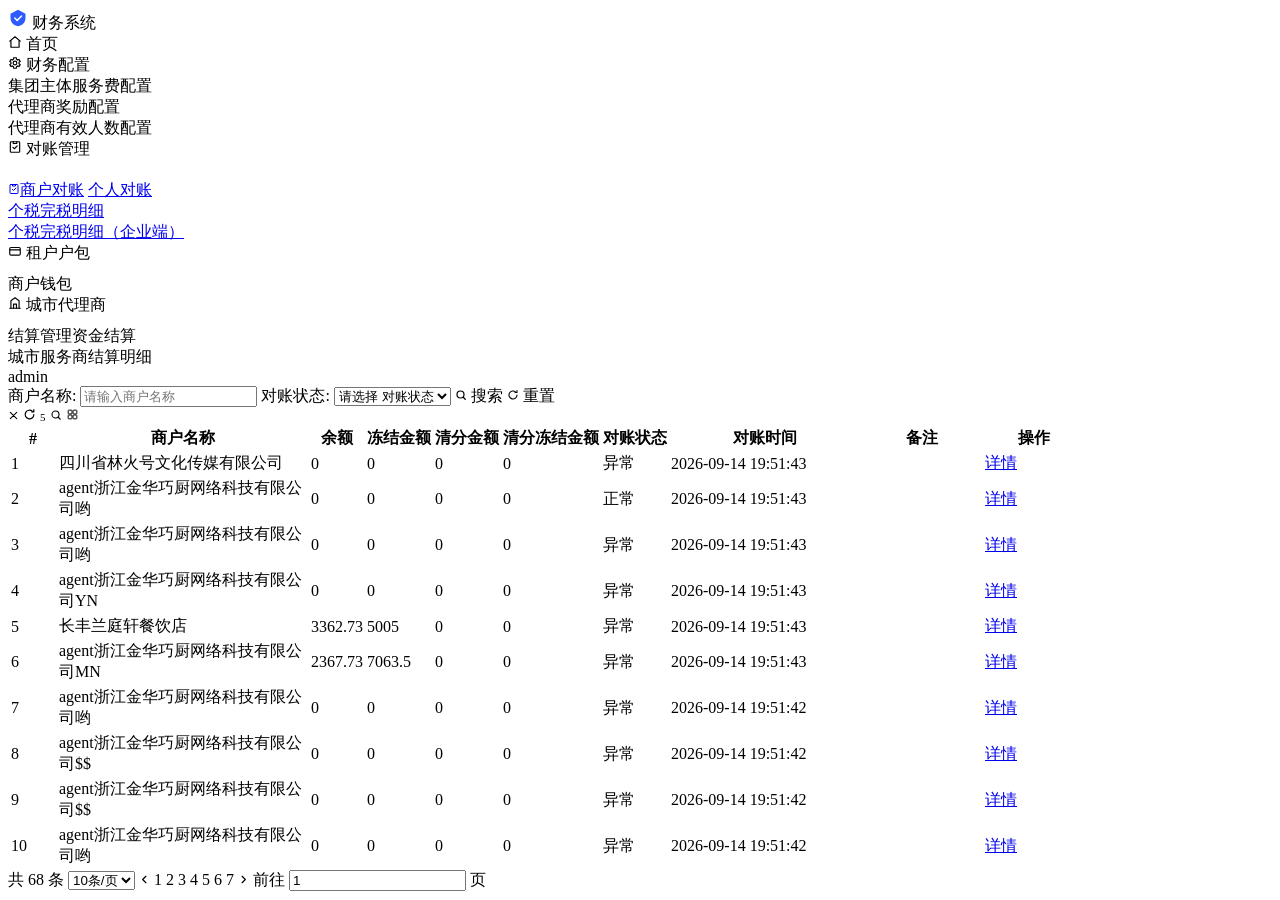
==== index.html @ 0602b2df "Add finance system static pages: merchant reconciliation and tax payment details (admin & enterprise" ====
<!DOCTYPE html>
<html lang="zh-CN">
<head>
<meta charset="UTF-8">
<title>财务系统 - 商户对账</title>
<link rel="stylesheet" href="./common.css">
</head>
<body>
<div class="app">

  <!-- ============ 左侧菜单 ============ -->
  <aside class="sidebar">
    <div class="logo">
      <svg width="20" height="20" viewBox="0 0 24 24" fill="none">
        <path d="M12 2 L21 7 V12 C21 17.2 17.3 20.8 12 22 C6.7 20.8 3 17.2 3 12 V7 Z" fill="#2e5bff"/>
        <path d="M8.2 12.1 L11 14.9 L16.2 9.7" stroke="#fff" stroke-width="1.8" fill="none" stroke-linecap="round" stroke-linejoin="round"/>
      </svg>
      财务系统
    </div>

    <nav class="menu">
      <div class="menu-item">
        <span class="ic">
          <svg width="14" height="14" viewBox="0 0 24 24" fill="none" stroke="currentColor" stroke-width="2" stroke-linecap="round" stroke-linejoin="round"><path d="M3 10.5 L12 3 L21 10.5"/><path d="M5 9.5 V21 H19 V9.5"/></svg>
        </span>
        首页
      </div>

      <div class="menu-group">
        <div class="menu-title">
          <span class="ic">
            <svg width="14" height="14" viewBox="0 0 24 24" fill="none" stroke="currentColor" stroke-width="2"><circle cx="12" cy="12" r="3.2"/><path d="M19 12a7 7 0 0 0-.1-1.2l2-1.5-2-3.4-2.3 1a7 7 0 0 0-2-1.2L14.2 3H9.8L9.4 5.7a7 7 0 0 0-2 1.2l-2.3-1-2 3.4 2 1.5A7 7 0 0 0 5 12c0 .4 0 .8.1 1.2l-2 1.5 2 3.4 2.3-1a7 7 0 0 0 2 1.2l.4 2.7h4.4l.4-2.7a7 7 0 0 0 2-1.2l2.3 1 2-3.4-2-1.5c.1-.4.1-.8.1-1.2z"/></svg>
          </span>
          财务配置
        </div>
        <div class="menu-sub">
          <div class="row"><span>集团主体</span><span>服务费配置</span></div>
          <div>代理商奖励配置</div>
          <div>代理商有效人数配置</div>
        </div>
      </div>

      <div class="menu-group">
        <div class="menu-title">
          <span class="ic">
            <svg width="14" height="14" viewBox="0 0 24 24" fill="none" stroke="currentColor" stroke-width="2" stroke-linecap="round" stroke-linejoin="round"><rect x="4" y="3" width="16" height="18" rx="1.5"/><path d="M9 3 V6 H15 V3"/><path d="M8.5 12.5 L11 15 L15.8 10.2"/></svg>
          </span>
          对账管理
        </div>
        <div class="menu-sub" style="padding-top:20px;">
          <div class="row">
            <a href="./index.html" class="active"><svg width="12" height="12" viewBox="0 0 24 24" fill="none" stroke="currentColor" stroke-width="2" stroke-linecap="round" stroke-linejoin="round"><rect x="4" y="3" width="16" height="18" rx="1.5"/><path d="M9 3 V6 H15 V3"/><path d="M8.5 12.5 L11 15 L15.8 10.2"/></svg>商户对账</a>
            <a href="#">个人对账</a>
          </div>
          <div><a href="./tax.html">个税完税明细</a></div>
          <div><a href="./tax-enterprise.html">个税完税明细（企业端）</a></div>
        </div>
      </div>

      <div class="menu-group">
        <div class="menu-title">
          <span class="ic">
            <svg width="14" height="14" viewBox="0 0 24 24" fill="none" stroke="currentColor" stroke-width="2" stroke-linecap="round" stroke-linejoin="round"><rect x="3" y="6" width="18" height="13" rx="2"/><path d="M3 10 H21"/></svg>
          </span>
          租户户包
        </div>
        <div class="menu-sub" style="padding-top:10px;">
          <div>商户钱包</div>
        </div>
      </div>

      <div class="menu-group">
        <div class="menu-title">
          <span class="ic">
            <svg width="14" height="14" viewBox="0 0 24 24" fill="none" stroke="currentColor" stroke-width="2" stroke-linecap="round" stroke-linejoin="round"><path d="M3 21 H21"/><path d="M5 21 V8 L12 3 L19 8 V21"/><path d="M9.5 21 V14 H14.5 V21"/></svg>
          </span>
          城市代理商
        </div>
        <div class="menu-sub" style="padding-top:10px;">
          <div class="row"><span>结算管理</span><span>资金结算</span></div>
          <div>城市服务商结算明细</div>
        </div>
      </div>
    </nav>
  </aside>

  <!-- ============ 右侧主区域 ============ -->
  <main class="main">
    <div class="admin">admin</div>

    <div class="content">
      <div class="card">

        <!-- 筛选栏 -->
        <div class="toolbar">
          <label class="field">商户名称:
            <input type="text" placeholder="请输入商户名称">
          </label>
          <label class="field">对账状态:
            <select>
              <option>请选择 对账状态</option>
            </select>
          </label>
          <span class="btn btn-primary">
            <svg width="12" height="12" viewBox="0 0 24 24" fill="none" stroke="currentColor" stroke-width="2.4" stroke-linecap="round"><circle cx="11" cy="11" r="7"/><path d="M20.5 20.5 L16.5 16.5"/></svg>
            搜索
          </span>
          <span class="btn btn-plain">
            <svg width="12" height="12" viewBox="0 0 24 24" fill="none" stroke="currentColor" stroke-width="2.2" stroke-linecap="round" stroke-linejoin="round"><path d="M20 12 A8 8 0 1 1 17.5 6.2"/><path d="M20 3 V7 H16"/></svg>
            重置
          </span>

          <div class="circle-tools">
            <span class="ct">
              <svg width="11" height="11" viewBox="0 0 24 24" fill="none" stroke="currentColor" stroke-width="2.4" stroke-linecap="round"><path d="M5 5 L19 19 M19 5 L5 19"/></svg>
            </span>
            <span class="ct">
              <svg width="13" height="13" viewBox="0 0 24 24" fill="none" stroke="currentColor" stroke-width="2.2" stroke-linecap="round" stroke-linejoin="round"><path d="M20 12 A8 8 0 1 1 17.5 6.2"/><path d="M20 3 V7 H16"/></svg>
            </span>
            <span class="ct" style="font-size:11px;">5</span>
            <span class="ct">
              <svg width="12" height="12" viewBox="0 0 24 24" fill="none" stroke="currentColor" stroke-width="2.2" stroke-linecap="round"><circle cx="11" cy="11" r="7"/><path d="M20.5 20.5 L16.5 16.5"/></svg>
            </span>
            <span class="ct">
              <svg width="13" height="13" viewBox="0 0 24 24" fill="none" stroke="currentColor" stroke-width="1.8"><rect x="4" y="4" width="7" height="7" rx="1"/><rect x="13" y="4" width="7" height="7" rx="1"/><rect x="4" y="13" width="7" height="7" rx="1"/><rect x="13" y="13" width="7" height="7" rx="1"/></svg>
            </span>
          </div>
        </div>

        <!-- 数据表格 -->
        <table>
          <colgroup>
            <col style="width:46px">
            <col style="width:250px">
            <col>
            <col>
            <col>
            <col>
            <col>
            <col style="width:190px">
            <col style="width:120px">
            <col style="width:100px">
          </colgroup>
          <thead>
            <tr>
              <th>#</th>
              <th class="name">商户名称</th>
              <th>余额</th>
              <th>冻结金额</th>
              <th>清分金额</th>
              <th>清分冻结金额</th>
              <th>对账状态</th>
              <th>对账时间</th>
              <th>备注</th>
              <th>操作</th>
            </tr>
          </thead>
          <tbody>
            <tr>
              <td class="idx">1</td>
              <td class="name">四川省林火号文化传媒有限公司</td>
              <td>0</td><td>0</td><td>0</td><td>0</td>
              <td class="st-abn">异常</td>
              <td>2026-09-14 19:51:43</td>
              <td></td>
              <td><a class="detail" href="#">详情</a></td>
            </tr>
            <tr>
              <td class="idx">2</td>
              <td class="name">agent浙江金华巧厨网络科技有限公司哟</td>
              <td>0</td><td>0</td><td>0</td><td>0</td>
              <td class="st-ok">正常</td>
              <td>2026-09-14 19:51:43</td>
              <td></td>
              <td><a class="detail" href="#">详情</a></td>
            </tr>
            <tr>
              <td class="idx">3</td>
              <td class="name">agent浙江金华巧厨网络科技有限公司哟</td>
              <td>0</td><td>0</td><td>0</td><td>0</td>
              <td class="st-abn">异常</td>
              <td>2026-09-14 19:51:43</td>
              <td></td>
              <td><a class="detail" href="#">详情</a></td>
            </tr>
            <tr>
              <td class="idx">4</td>
              <td class="name">agent浙江金华巧厨网络科技有限公司YN</td>
              <td>0</td><td>0</td><td>0</td><td>0</td>
              <td class="st-abn">异常</td>
              <td>2026-09-14 19:51:43</td>
              <td></td>
              <td><a class="detail" href="#">详情</a></td>
            </tr>
            <tr>
              <td class="idx">5</td>
              <td class="name">长丰兰庭轩餐饮店</td>
              <td>3362.73</td><td>5005</td><td>0</td><td>0</td>
              <td class="st-abn">异常</td>
              <td>2026-09-14 19:51:43</td>
              <td></td>
              <td><a class="detail" href="#">详情</a></td>
            </tr>
            <tr>
              <td class="idx">6</td>
              <td class="name">agent浙江金华巧厨网络科技有限公司MN</td>
              <td>2367.73</td><td>7063.5</td><td>0</td><td>0</td>
              <td class="st-abn">异常</td>
              <td>2026-09-14 19:51:43</td>
              <td></td>
              <td><a class="detail" href="#">详情</a></td>
            </tr>
            <tr>
              <td class="idx">7</td>
              <td class="name">agent浙江金华巧厨网络科技有限公司哟</td>
              <td>0</td><td>0</td><td>0</td><td>0</td>
              <td class="st-abn">异常</td>
              <td>2026-09-14 19:51:42</td>
              <td></td>
              <td><a class="detail" href="#">详情</a></td>
            </tr>
            <tr>
              <td class="idx">8</td>
              <td class="name">agent浙江金华巧厨网络科技有限公司$$</td>
              <td>0</td><td>0</td><td>0</td><td>0</td>
              <td class="st-abn">异常</td>
              <td>2026-09-14 19:51:42</td>
              <td></td>
              <td><a class="detail" href="#">详情</a></td>
            </tr>
            <tr>
              <td class="idx">9</td>
              <td class="name">agent浙江金华巧厨网络科技有限公司$$</td>
              <td>0</td><td>0</td><td>0</td><td>0</td>
              <td class="st-abn">异常</td>
              <td>2026-09-14 19:51:42</td>
              <td></td>
              <td><a class="detail" href="#">详情</a></td>
            </tr>
            <tr>
              <td class="idx">10</td>
              <td class="name">agent浙江金华巧厨网络科技有限公司哟</td>
              <td>0</td><td>0</td><td>0</td><td>0</td>
              <td class="st-abn">异常</td>
              <td>2026-09-14 19:51:42</td>
              <td></td>
              <td><a class="detail" href="#">详情</a></td>
            </tr>
          </tbody>
        </table>

        <!-- 分页 -->
        <div class="pager">
          <span class="total">共 68 条</span>
          <select>
            <option>10条/页</option>
          </select>
          <span class="pg">
            <svg width="11" height="11" viewBox="0 0 24 24" fill="none" stroke="currentColor" stroke-width="2.6" stroke-linecap="round" stroke-linejoin="round"><polyline points="15 5 8 12 15 19"/></svg>
          </span>
          <span class="pg active">1</span>
          <span class="pg">2</span>
          <span class="pg">3</span>
          <span class="pg">4</span>
          <span class="pg">5</span>
          <span class="pg">6</span>
          <span class="pg">7</span>
          <span class="pg">
            <svg width="11" height="11" viewBox="0 0 24 24" fill="none" stroke="currentColor" stroke-width="2.6" stroke-linecap="round" stroke-linejoin="round"><polyline points="9 5 16 12 9 19"/></svg>
          </span>
          <span class="goto">前往 <input value="1"> 页</span>
        </div>

      </div>
    </div>
  </main>
</div>
</body>
</html>
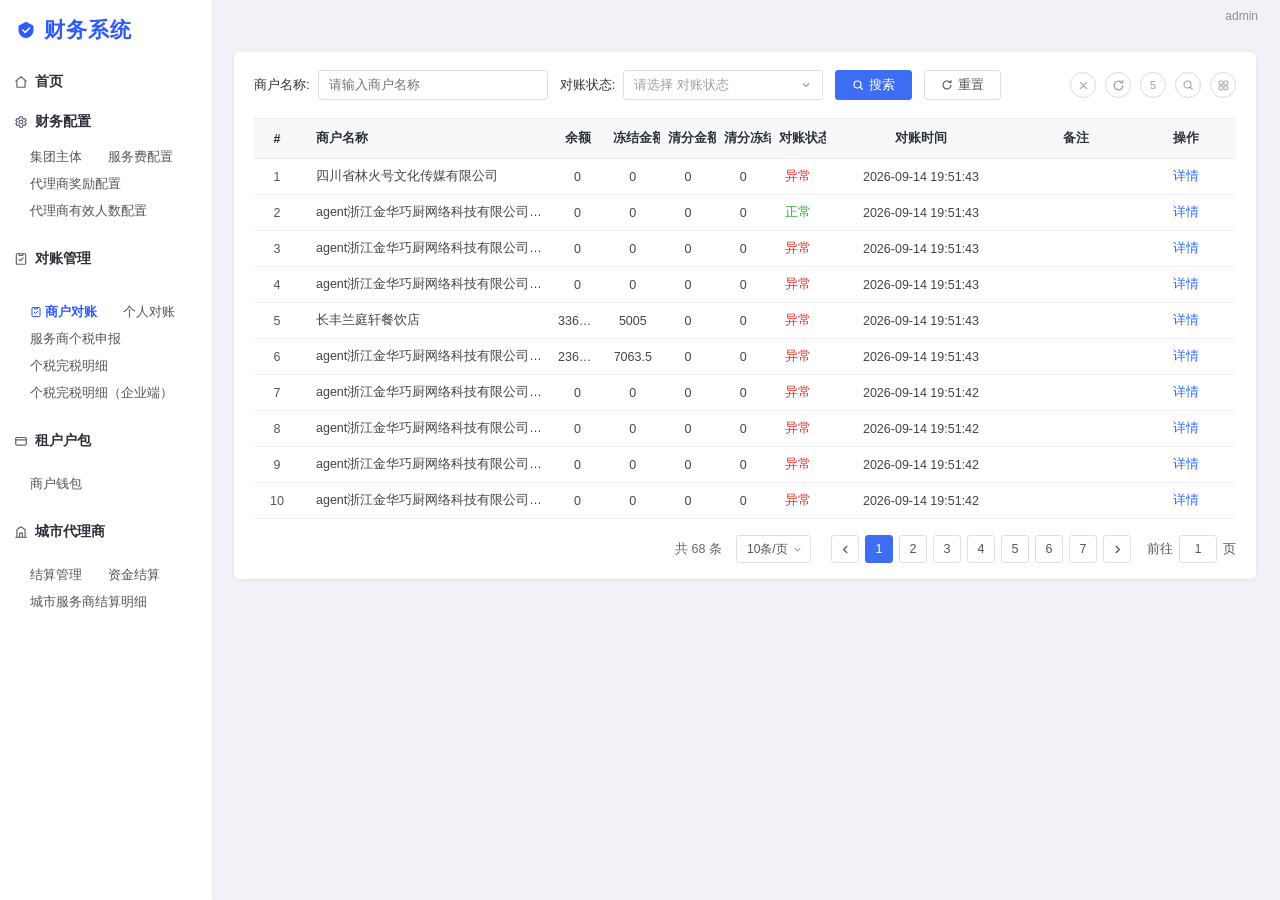
==== commit 90dc0f83: "Add provider tax declaration page; reorder sidebar menus; remove audit from tax detail" ====
--- a/index.html
+++ b/index.html
@@ -52,6 +52,7 @@
             <a href="./index.html" class="active"><svg width="12" height="12" viewBox="0 0 24 24" fill="none" stroke="currentColor" stroke-width="2" stroke-linecap="round" stroke-linejoin="round"><rect x="4" y="3" width="16" height="18" rx="1.5"/><path d="M9 3 V6 H15 V3"/><path d="M8.5 12.5 L11 15 L15.8 10.2"/></svg>商户对账</a>
             <a href="#">个人对账</a>
           </div>
+          <div><a href="./tax-provider.html">服务商个税申报</a></div>
           <div><a href="./tax.html">个税完税明细</a></div>
           <div><a href="./tax-enterprise.html">个税完税明细（企业端）</a></div>
         </div>
--- a/common.css
+++ b/common.css
@@ -0,0 +1,319 @@
+* { margin: 0; padding: 0; box-sizing: border-box; }
+html, body { height: 100%; }
+body {
+  font-family: "Microsoft YaHei", "PingFang SC", "Hiragino Sans GB", Arial, sans-serif;
+  font-size: 13px;
+  color: #333;
+  background: #f0f2f7;
+  min-width: 1200px;
+}
+.app { display: flex; min-height: 100vh; }
+
+/* ============ 左侧菜单 ============ */
+.sidebar {
+  width: 212px;
+  flex-shrink: 0;
+  background: #fff;
+  box-shadow: 1px 0 3px rgba(0,0,0,.04);
+  padding-bottom: 30px;
+}
+.logo {
+  display: flex;
+  align-items: center;
+  gap: 8px;
+  padding: 16px 14px 14px 16px;
+  font-size: 21px;
+  font-weight: 700;
+  color: #2e5bff;
+  letter-spacing: 1px;
+}
+.logo svg { flex-shrink: 0; }
+.menu { padding-top: 4px; user-select: none; }
+.menu-group { margin-bottom: 6px; }
+.menu-title {
+  display: flex;
+  align-items: center;
+  gap: 7px;
+  padding: 11px 14px;
+  font-size: 13.5px;
+  font-weight: 700;
+  color: #2b2f38;
+}
+.menu-title .ic { color: #5b6472; display: inline-flex; }
+.menu-sub {
+  padding: 2px 14px 8px 30px;
+  color: #555;
+  line-height: 27px;
+  font-size: 12.5px;
+}
+.menu-sub .row { display: flex; gap: 26px; white-space: nowrap; }
+.menu-sub a {
+  color: #555;
+  text-decoration: none;
+}
+.menu-sub a.active { color: #2e5bff; font-weight: 600; }
+.menu-sub a.active svg { vertical-align: -2px; margin-right: 3px; }
+.menu-item {
+  display: flex;
+  align-items: center;
+  gap: 7px;
+  padding: 11px 14px;
+  font-size: 13.5px;
+  font-weight: 700;
+  color: #2b2f38;
+}
+.menu-item .ic { color: #5b6472; display: inline-flex; }
+
+/* ============ 右侧主区域 ============ */
+.main { flex: 1; position: relative; }
+.admin {
+  position: absolute;
+  top: 9px; right: 22px;
+  font-size: 12px;
+  color: #8a909c;
+}
+.content { padding: 52px 24px 30px 22px; }
+.card {
+  background: #fff;
+  border-radius: 5px;
+  box-shadow: 0 1px 5px rgba(0,21,41,.07);
+  padding: 18px 20px 16px;
+}
+
+/* ============ 筛选栏 ============ */
+.toolbar {
+  display: flex;
+  align-items: center;
+  flex-wrap: wrap;
+  gap: 12px;
+  margin-bottom: 18px;
+}
+.toolbar label.field { display: flex; align-items: center; gap: 8px; font-size: 13px; color: #333; }
+.toolbar input[type="text"],
+.toolbar select {
+  height: 30px;
+  border: 1px solid #dcdfe6;
+  border-radius: 3px;
+  padding: 0 10px;
+  font-size: 12.5px;
+  color: #333;
+  background: #fff;
+  outline: none;
+}
+.toolbar input[type="text"] { width: 230px; }
+.toolbar select {
+  width: 200px;
+  appearance: none; -webkit-appearance: none;
+  background: #fff url("data:image/svg+xml;utf8,<svg xmlns='http://www.w3.org/2000/svg' width='12' height='12' viewBox='0 0 24 24' fill='none' stroke='%2399a' stroke-width='2.4'><polyline points='6 9 12 15 18 9'/></svg>") no-repeat right 10px center;
+  padding-right: 28px;
+  color: #9aa0ab;
+}
+.toolbar select.has-val { color: #333; }
+.btn {
+  height: 30px;
+  border-radius: 3px;
+  font-size: 12.5px;
+  display: inline-flex;
+  align-items: center;
+  gap: 5px;
+  padding: 0 16px;
+}
+.btn-primary { background: #3d6df2; color: #fff; border: 1px solid #3d6df2; }
+.btn-plain { background: #fff; color: #555; border: 1px solid #dcdfe6; }
+
+.circle-tools { margin-left: auto; display: flex; gap: 9px; }
+.circle-tools .ct {
+  width: 26px; height: 26px;
+  border: 1px solid #d7dbe3;
+  border-radius: 50%;
+  color: #9aa0ac;
+  display: flex; align-items: center; justify-content: center;
+  font-size: 13px;
+  background: #fff;
+}
+.circle-tools .ct svg { display: block; }
+
+/* ============ 表格 ============ */
+table {
+  width: 100%;
+  border-collapse: collapse;
+  table-layout: fixed;
+}
+thead th {
+  background: #f7f8fa;
+  border-top: 1px solid #eceef2;
+  border-bottom: 1px solid #eceef2;
+  height: 40px;
+  font-size: 12.5px;
+  font-weight: 700;
+  color: #2b2f38;
+  text-align: center;
+  padding: 0 8px;
+  white-space: nowrap;
+  overflow: hidden;
+}
+thead th.name { text-align: left; padding-left: 16px; }
+tbody td {
+  height: 36px;
+  border-bottom: 1px solid #f0f1f4;
+  text-align: center;
+  font-size: 12.5px;
+  color: #444;
+  padding: 0 8px;
+  white-space: nowrap;
+  overflow: hidden;
+  text-overflow: ellipsis;
+}
+tbody td.name { text-align: left; padding-left: 16px; }
+tbody td.idx { color: #555; }
+.st-abn { color: #f5302b; }
+.st-ok { color: #2faf44; }
+.detail { color: #2e6bff; text-decoration: none; }
+.audit-btn { cursor: pointer; }
+.ops .detail + .detail::before {
+  content: "";
+  border-left: 1px solid #d4dae6;
+  margin: 0 7px;
+}
+/* 已审核行的审核按钮置灰不可点 */
+.detail.disabled { color: #c0c4cc; cursor: not-allowed; }
+
+/* ============ 审核状态标签 ============ */
+.tag {
+  display: inline-block;
+  height: 22px;
+  line-height: 22px;
+  padding: 0 9px;
+  border-radius: 3px;
+  font-size: 12px;
+  font-style: normal;
+}
+.tag-pending { color: #e6a23c; background: #fdf6ec; border: 1px solid #faecd8; }
+.tag-done { color: #2faf44; background: #f0f9eb; border: 1px solid #e1f3d8; }
+
+/* ============ 二次确认弹框 ============ */
+.modal-mask {
+  display: none;
+  position: fixed;
+  inset: 0;
+  background: rgba(0,0,0,.45);
+  z-index: 2000;
+}
+.modal-mask.show { display: block; }
+.modal-box {
+  position: absolute;
+  top: 50%; left: 50%;
+  transform: translate(-50%, -50%);
+  width: 420px;
+  background: #fff;
+  border-radius: 5px;
+  box-shadow: 0 8px 30px rgba(0,0,0,.18);
+  font-size: 13px;
+}
+.modal-header {
+  display: flex;
+  align-items: center;
+  justify-content: space-between;
+  padding: 15px 18px 10px;
+  font-size: 15px;
+  font-weight: 700;
+  color: #303133;
+}
+.modal-close {
+  color: #909399;
+  font-size: 17px;
+  line-height: 1;
+  cursor: pointer;
+  font-weight: 400;
+}
+.modal-body {
+  display: flex;
+  align-items: flex-start;
+  gap: 10px;
+  padding: 8px 18px 18px;
+  color: #606266;
+  line-height: 22px;
+}
+.modal-body .warn-ic { flex-shrink: 0; margin-top: 1px; }
+.modal-body .company { color: #303133; }
+.modal-footer {
+  display: flex;
+  justify-content: flex-end;
+  gap: 10px;
+  padding: 0 18px 16px;
+}
+.modal-btn {
+  min-width: 64px;
+  height: 32px;
+  padding: 0 16px;
+  border-radius: 3px;
+  font-size: 13px;
+  display: inline-flex;
+  align-items: center;
+  justify-content: center;
+  cursor: pointer;
+}
+.modal-btn.cancel { background: #fff; color: #606266; border: 1px solid #dcdfe6; }
+.modal-btn.ok { background: #3d6df2; color: #fff; border: 1px solid #3d6df2; }
+
+/* ============ 轻提示 ============ */
+.toast {
+  position: fixed;
+  top: 24px;
+  left: 50%;
+  transform: translateX(-50%);
+  background: #f0f9eb;
+  color: #2faf44;
+  border: 1px solid #e1f3d8;
+  border-radius: 4px;
+  padding: 11px 18px;
+  font-size: 13px;
+  z-index: 3000;
+  display: none;
+  align-items: center;
+  gap: 7px;
+}
+.toast.show { display: inline-flex; }
+
+/* ============ 分页 ============ */
+.pager {
+  display: flex;
+  align-items: center;
+  justify-content: flex-end;
+  gap: 6px;
+  margin-top: 16px;
+  font-size: 12.5px;
+  color: #555;
+}
+.pager .total { margin-right: 8px; color: #666; }
+.pager select {
+  height: 28px;
+  border: 1px solid #dcdfe6;
+  border-radius: 3px;
+  padding: 0 22px 0 10px;
+  font-size: 12px;
+  color: #555;
+  margin-right: 14px;
+  appearance: none; -webkit-appearance: none;
+  background: #fff url("data:image/svg+xml;utf8,<svg xmlns='http://www.w3.org/2000/svg' width='11' height='11' viewBox='0 0 24 24' fill='none' stroke='%2399a' stroke-width='2.4'><polyline points='6 9 12 15 18 9'/></svg>") no-repeat right 7px center;
+}
+.pg {
+  min-width: 28px; height: 28px;
+  border: 1px solid #dcdfe6;
+  border-radius: 3px;
+  background: #fff;
+  color: #555;
+  display: inline-flex; align-items: center; justify-content: center;
+  padding: 0 6px;
+}
+.pg.active { background: #3d6df2; border-color: #3d6df2; color: #fff; }
+.goto { margin-left: 10px; display: flex; align-items: center; gap: 6px; }
+.goto input {
+  width: 38px; height: 28px;
+  border: 1px solid #dcdfe6;
+  border-radius: 3px;
+  text-align: center;
+  font-size: 12px;
+  color: #555;
+  outline: none;
+}
